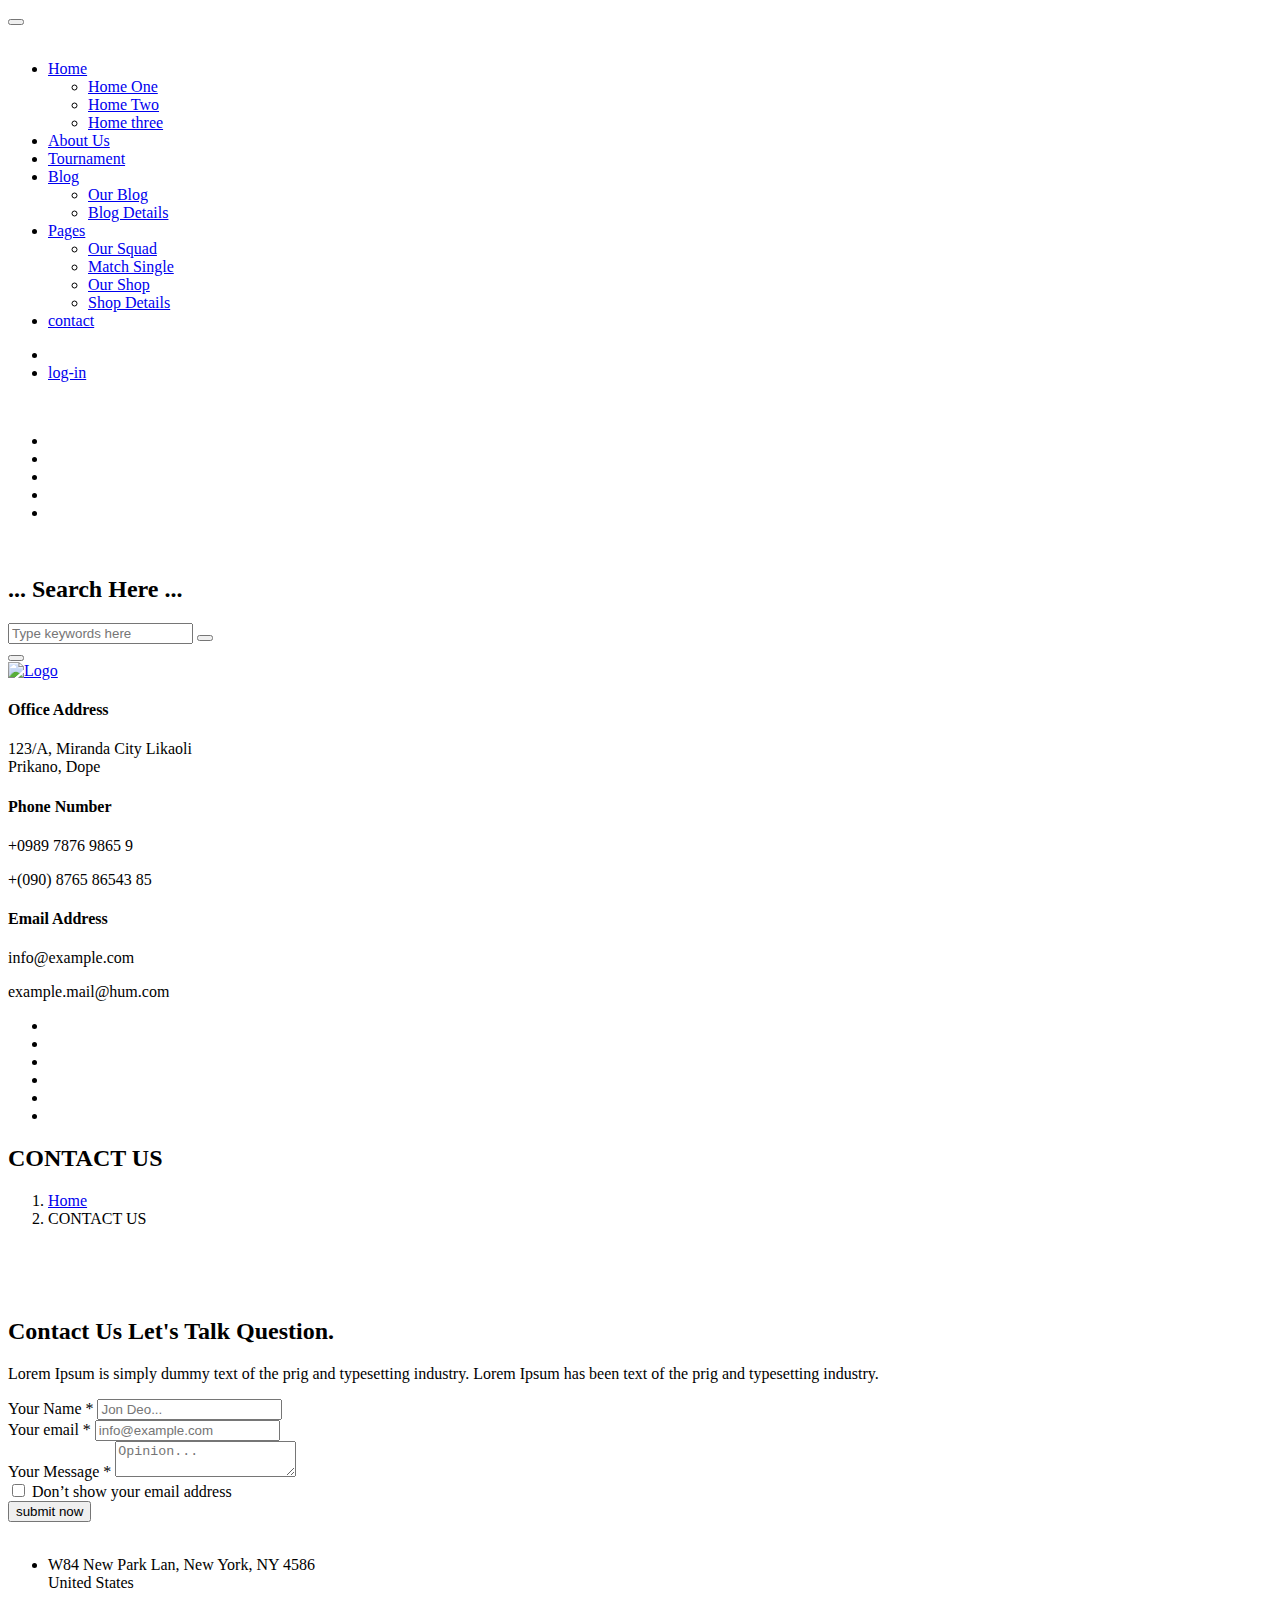
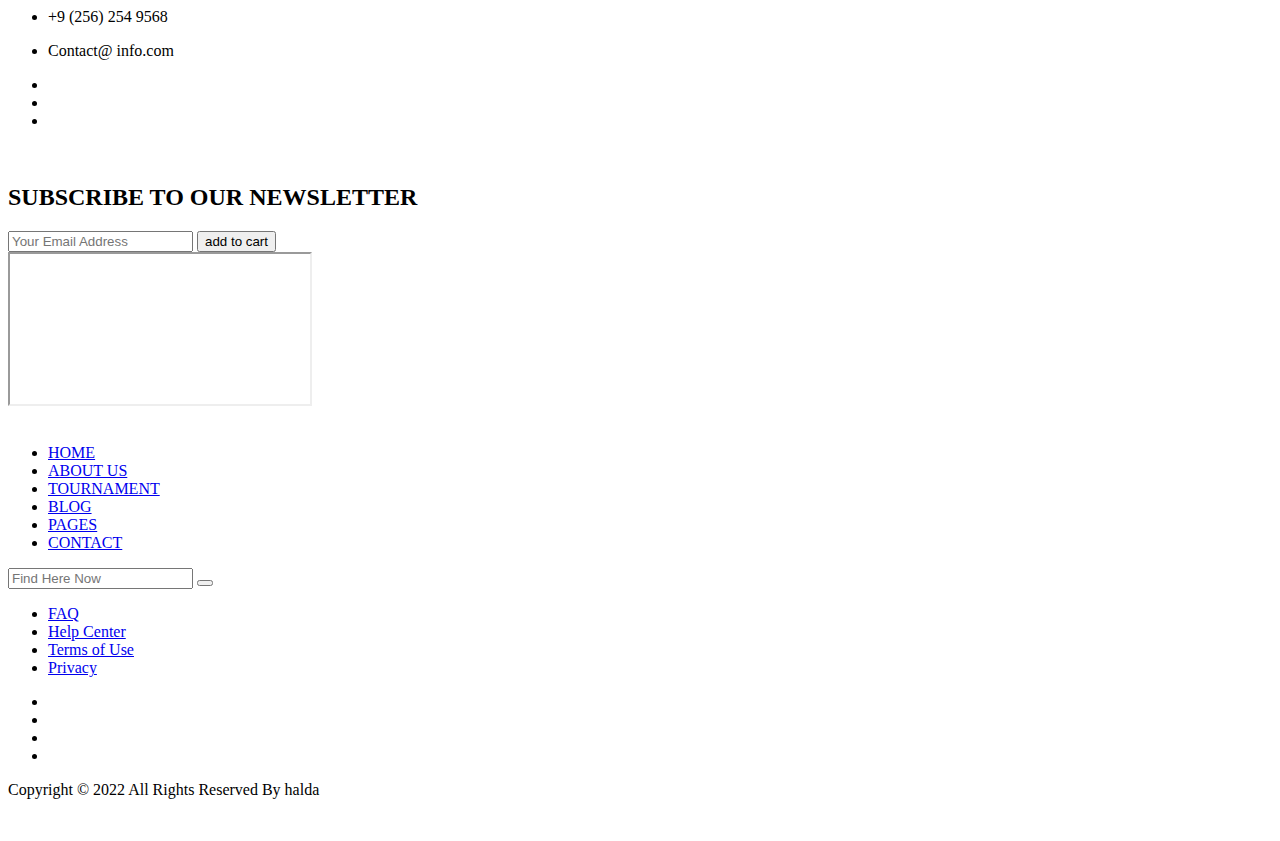
==== contact.html @ 374f3070 "Add files via upload" ====
<!doctype html>
<html class="no-js" lang="en">
    <head>
        <meta charset="utf-8">
        <meta http-equiv="x-ua-compatible" content="ie=edge">
        <title>Rhythmz Cloud</title>
        <meta name="description" content="">
        <meta name="viewport" content="width=device-width, initial-scale=1">

		<link rel="shortcut icon" type="image/x-icon" href="assets/img/favicon.png">
        <!-- Place favicon.ico in the root directory -->

		<!-- CSS here -->
        <link rel="stylesheet" href="assets/css/bootstrap.min.css">
        <link rel="stylesheet" href="assets/css/animate.min.css">
        <link rel="stylesheet" href="assets/css/magnific-popup.css">
        <link rel="stylesheet" href="assets/css/fontawesome-all.min.css">
        <link rel="stylesheet" href="assets/css/nice-select.css">
        <link rel="stylesheet" href="assets/css/flaticon.css">
        <link rel="stylesheet" href="assets/css/jquery-ui.css">
        <link rel="stylesheet" href="assets/css/odometer.css">
        <link rel="stylesheet" href="assets/css/slick.css">
        <link rel="stylesheet" href="assets/css/default.css">
        <link rel="stylesheet" href="assets/css/style.css">
        <link rel="stylesheet" href="assets/css/responsive.css">
    </head>
    <body>

        <!-- preloader -->
        <div id="preloader">
            <div id="loading-center">
                <div class="loader">
                    <div class="loader-outter"></div>
                    <div class="loader-inner"></div>
                </div>
            </div>
        </div>
        <!-- preloader-end -->

		<!-- Scroll-top -->
        <button class="scroll-top scroll-to-target" data-target="html">
            <i class="fas fa-angle-up"></i>
        </button>
        <!-- Scroll-top-end-->

        <!-- header-area -->
        <header>
            <div id="header-top-fixed"></div>
            <div id="sticky-header" class="menu-area">
                <div class="container custom-container">
                    <div class="row">
                        <div class="col-12">
                            <div class="mobile-nav-toggler"><i class="fas fa-bars"></i></div>
                            <div class="menu-wrap">
                                <nav class="menu-nav show">
                                    <div class="logo">
                                        <a href="index.html"><img src="assets/img/logo/logo.png" alt=""></a>
                                    </div>
                                    <div class="navbar-wrap main-menu d-none d-lg-flex">
                                        <ul class="navigation">
                                            <li class="menu-item-has-children"><a href="contact.html#">Home</a>
                                                <ul class="sub-menu">
                                                    <li><a href="index.html">Home One</a></li>
                                                    <li><a href="index-2.html">Home Two</a></li>
                                                    <li><a href="index-3.html">Home three</a></li>
                                                </ul>
                                            </li>
                                            <li><a href="about-us.html">About Us</a></li>
                                            <li><a href="tournaments.html">Tournament</a></li>
                                            <li class="menu-item-has-children"><a href="contact.html#">Blog</a>
                                                <ul class="sub-menu">
                                                    <li><a href="blog.html">Our Blog</a></li>
                                                    <li><a href="blog-details.html">Blog Details</a></li>
                                                </ul>
                                            </li>
                                            <li class="menu-item-has-children"><a href="contact.html#">Pages</a>
                                                <ul class="sub-menu">
                                                    <li><a href="our-squad.html">Our Squad</a></li>
                                                    <li><a href="match-single.html">Match Single</a></li>
                                                    <li><a href="shop.html">Our Shop</a></li>
                                                    <li><a href="shop-details.html">Shop Details</a></li>
                                                </ul>
                                            </li>
                                            <li class="active"><a href="contact.html">contact</a></li>
                                        </ul>
                                    </div>
                                    <div class="header-action">
                                        <ul>
                                            <li class="header-search">
                                                <a href="contact.html#"><i class="fas fa-search"></i></a>
                                            </li>
                                            <li class="header-sine">
                                                <a href="contact.html"><i class="far fa-edit"></i>log-in</a>
                                            </li>
                                        </ul>
                                    </div>
                                </nav>
                            </div>
                            <!-- Mobile Menu  -->
                            <div class="mobile-menu">
                                <nav class="menu-box">
                                    <div class="close-btn"><i class="fas fa-times"></i></div>
                                    <div class="nav-logo"><a href="index.html"><img src="assets/img/logo/logo.png" alt="" title=""></a>
                                    </div>
                                    <div class="menu-outer">
                                        <!--Here Menu Will Come Automatically Via Javascript / Same Menu as in Header-->
                                    </div>
                                    <div class="social-links">
                                        <ul class="clearfix">
                                            <li><a href="contact.html#"><span class="fab fa-twitter"></span></a></li>
                                            <li><a href="contact.html#"><span class="fab fa-facebook-square"></span></a></li>
                                            <li><a href="contact.html#"><span class="fab fa-pinterest-p"></span></a></li>
                                            <li><a href="contact.html#"><span class="fab fa-instagram"></span></a></li>
                                            <li><a href="contact.html#"><span class="fab fa-youtube"></span></a></li>
                                        </ul>
                                    </div>
                                </nav>
                            </div>
                            <div class="menu-backdrop"></div>
                            <!-- End Mobile Menu -->
                        </div>
                    </div>
                </div>
                <div class="header-icon">
                    <a href="contact.html#" class="menu-tigger"><img src="assets/img/icon/hader_icon.png" alt=""></a>
                </div>
            </div>
            <!-- header-search -->
            <div class="search-popup-wrap" tabindex="-1" role="dialog" aria-hidden="true">
                <div class="search-close">
                    <span><i class="fas fa-times"></i></span>
                </div>
                <div class="search-wrap text-center">
                    <div class="container">
                        <div class="row">
                            <div class="col-12">
                                <h2 class="title">... Search Here ...</h2>
                                <div class="search-form">
                                    <form action="contact.html#">
                                        <input type="text" name="search" placeholder="Type keywords here">
                                        <button class="search-btn"><i class="fas fa-search"></i></button>
                                    </form>
                                </div>
                            </div>
                        </div>
                    </div>
                </div>
            </div>
            <!-- header-search-end -->

            <!-- offCanvas-menu -->
            <div class="extra-info">
                <div class="close-icon menu-close">
                    <button><i class="far fa-window-close"></i></button>
                </div>
                <div class="logo-side mb-30">
                    <a href="index.html"><img src="assets/img/logo/logo.png" alt="Logo"></a>
                </div>
                <div class="side-info mb-30">
                    <div class="contact-list mb-30">
                        <h4>Office Address</h4>
                        <p>123/A, Miranda City Likaoli <br> Prikano, Dope</p>
                    </div>
                    <div class="contact-list mb-30">
                        <h4>Phone Number</h4>
                        <p>+0989 7876 9865 9</p>
                        <p>+(090) 8765 86543 85</p>
                    </div>
                    <div class="contact-list mb-30">
                        <h4>Email Address</h4>
                        <p>info@example.com</p>
                        <p>example.mail@hum.com</p>
                    </div>
                </div>
                <ul class="side-instagram">
                    <li><a href="our-squad.html"><img src="assets/img/images/sd_insta01.jpg" alt=""></a></li>
                    <li><a href="our-squad.html"><img src="assets/img/images/sd_insta02.jpg" alt=""></a></li>
                    <li><a href="our-squad.html"><img src="assets/img/images/sd_insta03.jpg" alt=""></a></li>
                    <li><a href="our-squad.html"><img src="assets/img/images/sd_insta04.jpg" alt=""></a></li>
                    <li><a href="our-squad.html"><img src="assets/img/images/sd_insta05.jpg" alt=""></a></li>
                    <li><a href="our-squad.html"><img src="assets/img/images/sd_insta06.jpg" alt=""></a></li>
                </ul>
                <div class="social-icon-right mt-30">
                    <a href="contact.html#"><i class="fab fa-facebook-f"></i></a>
                    <a href="contact.html#"><i class="fab fa-twitter"></i></a>
                    <a href="contact.html#"><i class="fab fa-google-plus-g"></i></a>
                    <a href="contact.html#"><i class="fab fa-instagram"></i></a>
                </div>
            </div>
            <div class="offcanvas-overly"></div>
            <!-- offCanvas-menu-end -->

        </header>
        <!-- header-area-end -->


        <!-- main-area -->
        <main>

            <!-- breadcrumb-area -->
            <section class="breadcrumb-area breadcrumb-bg">
                <div class="breadcrumb-overflow">
                    <div class="container">
                        <div class="breadcrumb-inner">
                            <div class="row align-items-center">
                                <div class="col-md-6">
                                    <div class="breadcrumb-content">
                                        <h2 class="title">CONTACT US</h2>
                                        <nav aria-label="breadcrumb">
                                            <ol class="breadcrumb">
                                                <li class="breadcrumb-item"><a href="index.html">Home</a></li>
                                                <li class="breadcrumb-item active" aria-current="page">CONTACT US</li>
                                            </ol>
                                        </nav>
                                    </div>
                                </div>
                                <div class="col-md-6 d-none d-md-block">
                                    <div class="breadcrumb-img text-center text-lg-end">
                                        <img src="assets/img/images/breadcrumb_img03.png" alt="">
                                    </div>
                                </div>
                            </div>
                        </div>
                    </div>
                    <div class="breadcrumb-shape shape-1 wow slideInLeft" data-wow-delay=".2s" data-wow-duration="2.5s"><img src="assets/img/bg/breadcrumb_shape01.png" alt=""></div>
                    <div class="breadcrumb-shape shape-2 wow slideInRight" data-wow-delay=".2s" data-wow-duration="2.5s"><img src="assets/img/bg/breadcrumb_shape02.png" alt=""></div>
                </div>
            </section>
            <!-- breadcrumb-area-end -->

            <!-- contact-area -->
            <section class="contact-area black-bg">
                <div class="container">
                    <div class="row justify-content-center">
                        <div class="col-lg-7">
                            <div class="contact-wrap">
                                <div class="contact-title">
                                    <h2 class="title"><span>Contact Us</span> Let's Talk Question.</h2>
                                    <p>Lorem Ipsum is simply dummy text of the prig and typesetting industry. Lorem Ipsum has been text of the prig and typesetting industry.</p>
                                </div>
                                <form action="contact.html#" class="contact-form">
                                    <div class="form-grp">
                                        <label for="name">Your Name <span>*</span></label>
                                        <input type="text" id="name" placeholder="Jon Deo...">
                                    </div>
                                    <div class="form-grp">
                                        <label for="email">Your email <span>*</span></label>
                                        <input type="email" id="email" placeholder="info@example.com">
                                    </div>
                                    <div class="form-grp">
                                        <label for="message">Your Message <span>*</span></label>
                                        <textarea name="message" id="message" placeholder="Opinion..."></textarea>
                                    </div>
                                    <div class="form-check">
                                        <input class="form-check-input" type="checkbox" value="" id="flexCheckDefault">
                                        <label class="form-check-label" for="flexCheckDefault">
                                            Don’t show your email address
                                        </label>
                                    </div>
                                    <button type="submit" class="btn">submit now</button>
                                </form>
                            </div>
                        </div>
                        <div class="col-lg-5 col-md-8">
                            <div class="contact-info-wrap">
                                <div class="contact-info-map">
                                    <img src="assets/img/images/contact_info_map.png" alt="">
                                </div>
                                <div class="contact-info-list">
                                    <ul>
                                        <li>
                                            <div class="icon"><i class="fas fa-map-marker-alt"></i></div>
                                            <div class="content">
                                                <p>W84 New Park Lan, New York, NY 4586 <br> United States</p>
                                            </div>
                                        </li>
                                        <li>
                                            <div class="icon"><i class="fas fa-phone-alt"></i></div>
                                            <div class="content">
                                                <p>+9 (256) 254 9568</p>
                                            </div>
                                        </li>
                                        <li>
                                            <div class="icon"><i class="fas fa-envelope-open"></i></div>
                                            <div class="content">
                                                <p>Contact@ info.com</p>
                                            </div>
                                        </li>
                                    </ul>
                                </div>
                                <div class="contact-social">
                                    <ul>
                                        <li><a href="contact.html#"><i class="fab fa-facebook-f"></i></a></li>
                                        <li><a href="contact.html#"><i class="fab fa-twitter"></i></a></li>
                                        <li><a href="contact.html#"><i class="fab fa-pinterest-p"></i></a></li>
                                    </ul>
                                </div>
                            </div>
                        </div>
                    </div>
                </div>
            </section>
            <!-- contact-area-end -->

            <!-- newsletter-area -->
            <section class="newsletter-area black-bg pb-120">
                <div class="container">
                    <div class="row">
                        <div class="col-lg-12">
                            <div class="newsletter-wrap">
                                <div class="newsletter-content">
                                    <div class="newsletter-icon">
                                        <img src="assets/img/icon/newsletter_icon.png" alt="">
                                    </div>
                                    <div class="newsletter-title">
                                        <h2 class="title">SUBSCRIBE TO OUR NEWSLETTER</h2>
                                    </div>
                                </div>
                                <div class="newsletter-form">
                                    <form action="contact.html#">
                                        <input type="email" placeholder="Your Email Address">
                                        <button class="btn"><i class="fas fa-plus"></i>add to cart</button>
                                    </form>
                                </div>
                            </div>
                        </div>
                    </div>
                </div>
            </section>
            <!-- newsletter-area-end -->

            <!-- contact-map -->
            <div id="contact-map">
                <iframe src="https://www.google.com/maps/embed?pb=!1m18!1m12!1m3!1d96811.54759587669!2d-74.01263924803828!3d40.6880494567041!2m3!1f0!2f0!3f0!3m2!1i1024!2i768!4f13.1!3m3!1m2!1s0x89c25bae694479a3%3A0xb9949385da52e69e!2sBarclays%20Center!5e0!3m2!1sen!2sbd!4v1636195194646!5m2!1sen!2sbd" allowfullscreen loading="lazy"></iframe>
            </div>
            <!-- contact-map-end -->

        </main>
        <!-- main-area-end -->


        <!-- footer-area -->
        <footer>
            <div class="footer-top-wrap">
                <div class="container">
                    <div class="footer-menu-wrap">
                        <div class="row align-items-center">
                            <div class="col-lg-3">
                                <div class="f-logo">
                                    <a href="index.html"><img src="assets/img/logo/logo.png" alt=""></a>
                                </div>
                            </div>
                            <div class="col-lg-9">
                                <div class="footer-menu">
                                    <nav>
                                        <ul class="navigation">
                                            <li><a href="index.html">HOME</a></li>
                                            <li><a href="about-us.html">ABOUT US</a></li>
                                            <li><a href="tournaments.html">TOURNAMENT</a></li>
                                            <li><a href="blog.html">BLOG</a></li>
                                            <li><a href="contact.html">PAGES</a></li>
                                            <li><a href="contact.html">CONTACT</a></li>
                                        </ul>
                                        <div class="footer-search">
                                            <form action="contact.html#">
                                                <input type="text" placeholder="Find Here Now">
                                                <button><i class="fas fa-search"></i></button>
                                            </form>
                                        </div>
                                    </nav>
                                </div>
                            </div>
                        </div>
                    </div>
                    <div class="footer-quick-link-wrap">
                        <div class="row align-items-center">
                            <div class="col-lg-7 col-md-8">
                                <div class="quick-link-list">
                                    <ul>
                                        <li><a href="contact.html">FAQ</a></li>
                                        <li><a href="contact.html">Help Center</a></li>
                                        <li><a href="contact.html">Terms of Use</a></li>
                                        <li><a href="contact.html">Privacy</a></li>
                                    </ul>
                                </div>
                            </div>
                            <div class="col-lg-5 col-md-4">
                                <div class="footer-social">
                                    <ul>
                                        <li><a href="contact.html#"><i class="fab fa-facebook-f"></i></a></li>
                                        <li><a href="contact.html#"><i class="fab fa-twitter"></i></a></li>
                                        <li><a href="contact.html#"><i class="fab fa-youtube"></i></a></li>
                                        <li><a href="contact.html#"><i class="fab fa-google"></i></a></li>
                                    </ul>
                                </div>
                            </div>
                        </div>
                    </div>
                </div>
            </div>
            <div class="copyright-wrap">
                <div class="container">
                    <div class="row">
                        <div class="col-md-6">
                            <div class="copyright-text">
                                <p>Copyright © 2022 All Rights Reserved By <span>halda</span></p>
                            </div>
                        </div>
                        <div class="col-md-6">
                            <div class="copyright-img text-center text-md-end">
                                <img src="assets/img/images/cart_img.png" alt="">
                            </div>
                        </div>
                    </div>
                </div>
            </div>
        </footer>
        <!-- footer-area-end -->






		<!-- JS here -->
        <script src="assets/js/vendor/jquery-3.6.0.min.js"></script>
        <script src="assets/js/bootstrap.min.js"></script>
        <script src="assets/js/jquery.magnific-popup.min.js"></script>
        <script src="assets/js/jquery.odometer.min.js"></script>
        <script src="assets/js/jquery.nice-select.min.js"></script>
        <script src="assets/js/jquery.countdown.min.js"></script>
        <script src="assets/js/jquery.ba-throttle-debounce.min.js"></script>
        <script src="assets/js/jquery.knob.min.js"></script>
        <script src="assets/js/jquery-countdowngampang.min.js"></script>
        <script src="assets/js/jquery-ui.min.js"></script>
        <script src="assets/js/jquery.appear.js"></script>
        <script src="assets/js/parallax.js"></script>
        <script src="assets/js/slick.min.js"></script>
        <script src="assets/js/wow.min.js"></script>
        <script src="assets/js/main.js"></script>
    </body>
</html>
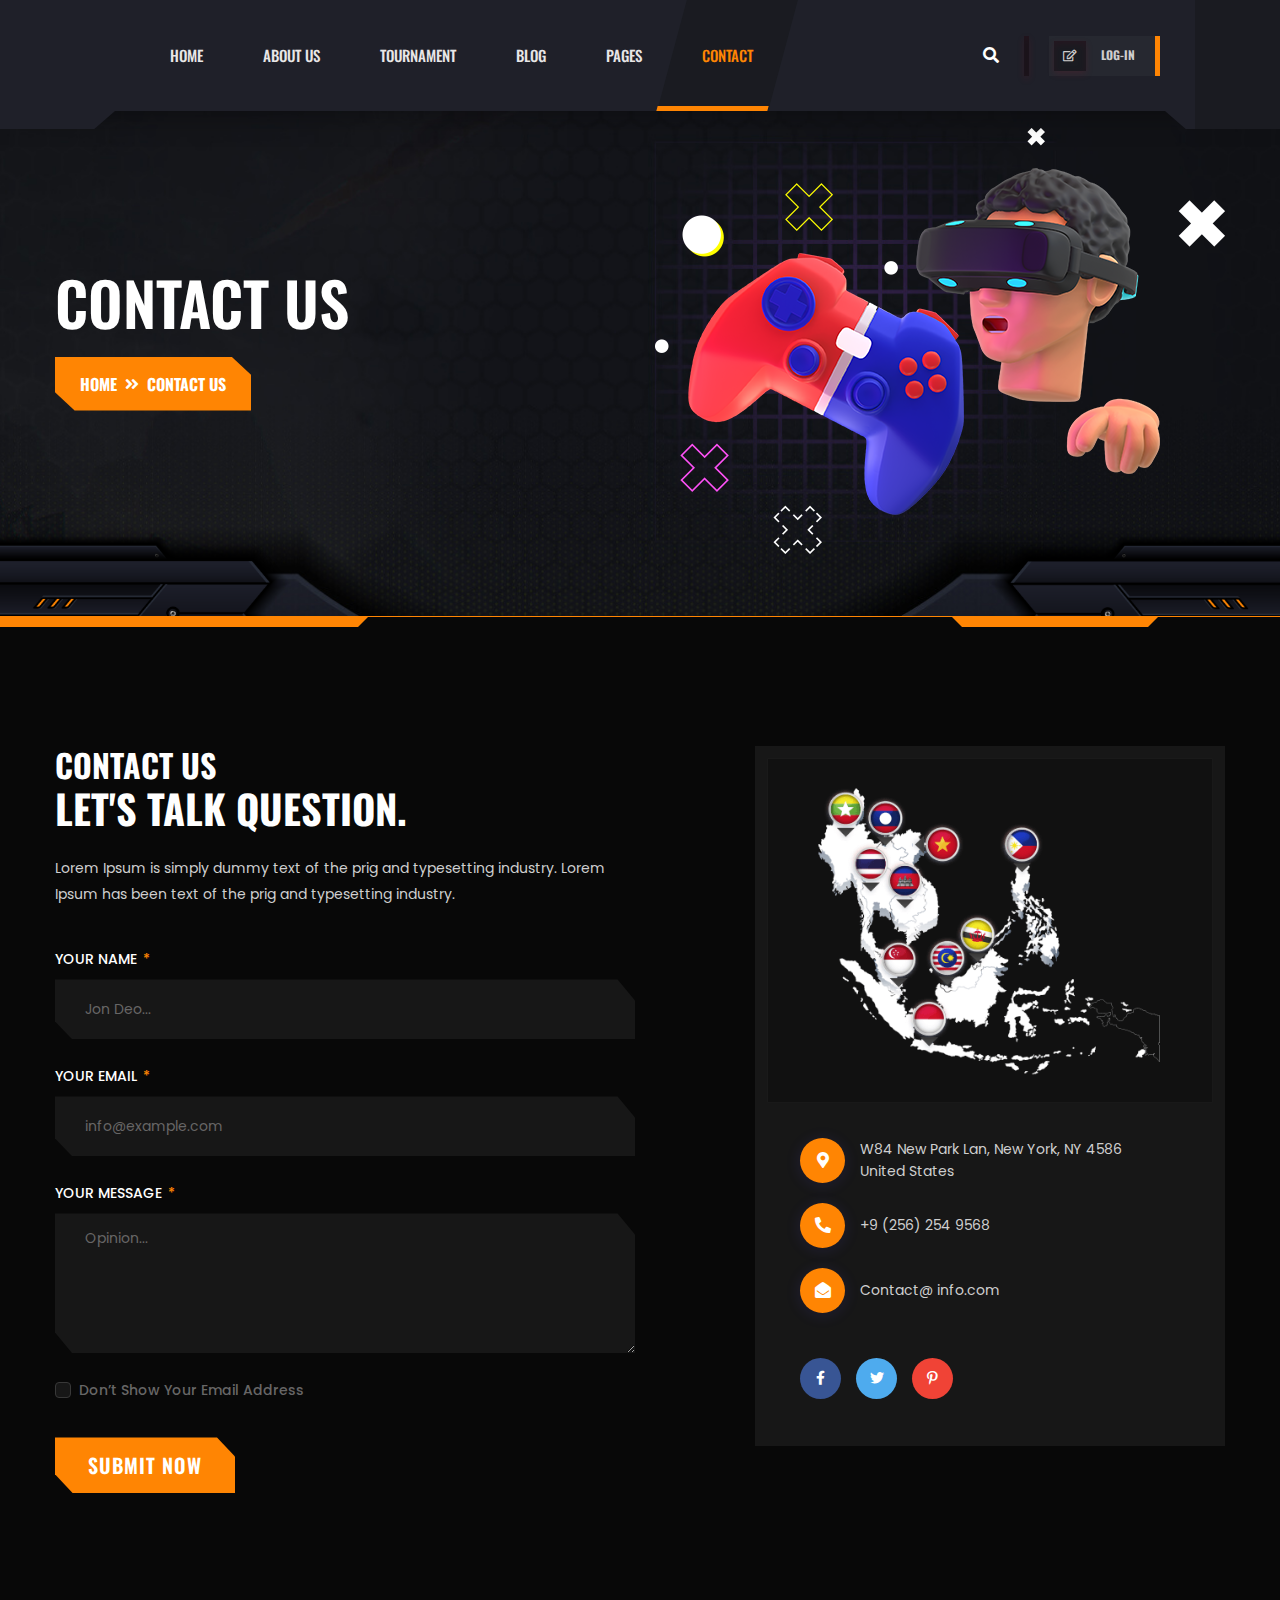
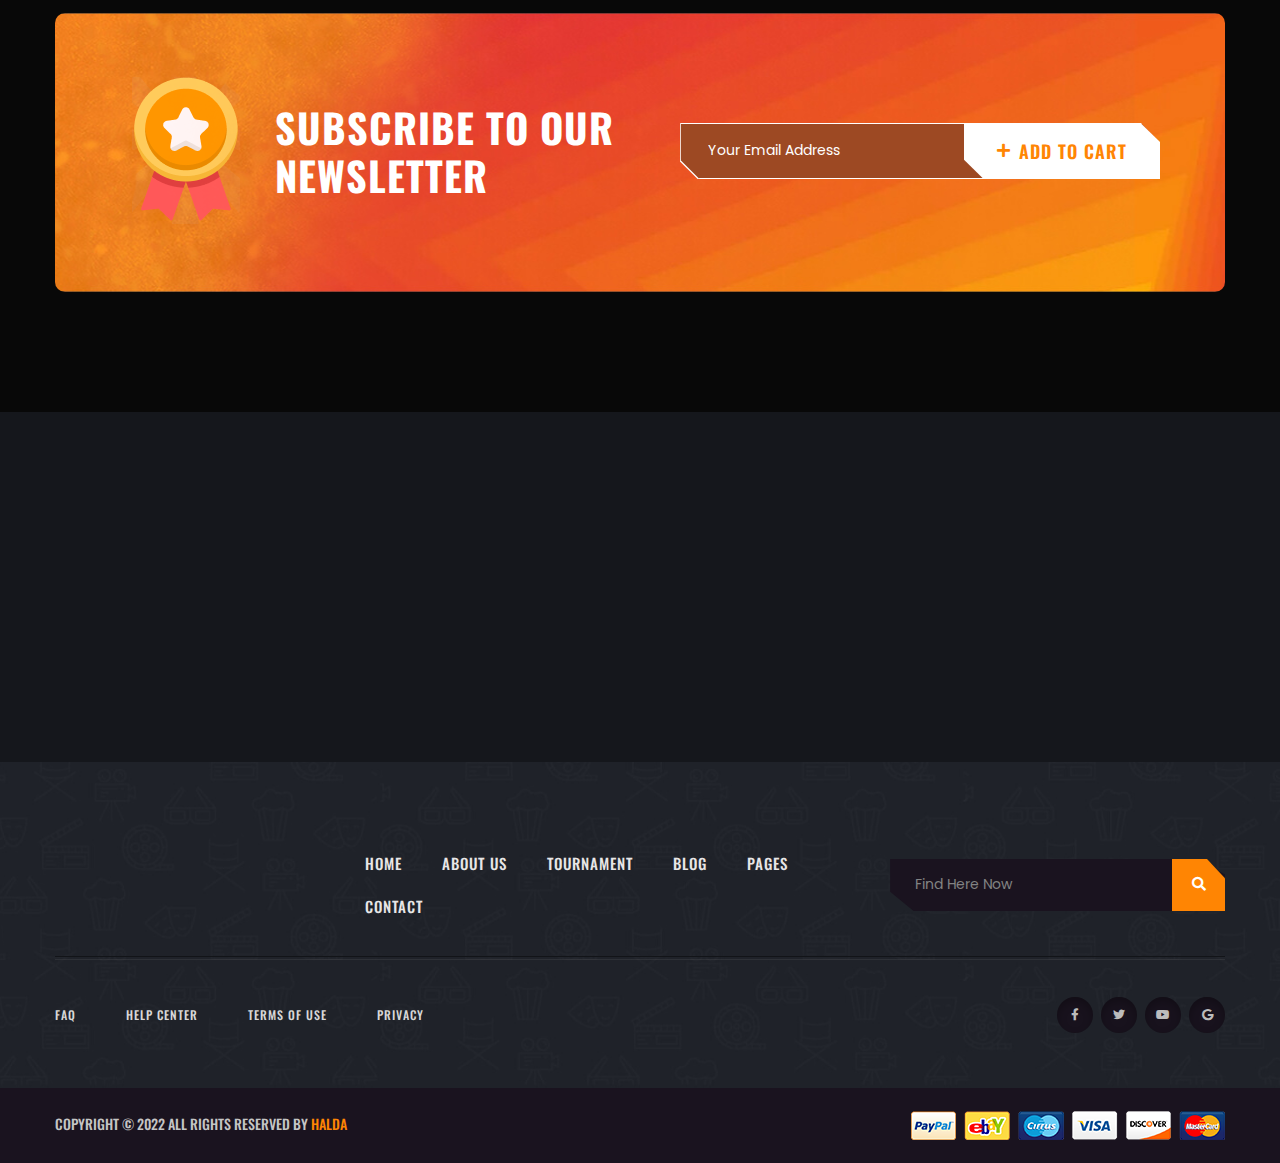
==== commit 48600bab: "init" ====
--- a/contact.html
+++ b/contact.html
@@ -61,8 +61,8 @@
                                             <li class="menu-item-has-children"><a href="contact.html#">Home</a>
                                                 <ul class="sub-menu">
                                                     <li><a href="index.html">Home One</a></li>
-                                                    <li><a href="index-2.html">Home Two</a></li>
-                                                    <li><a href="index-3.html">Home three</a></li>
+                                                    <li><a href="index.html">Home Two</a></li>
+                                                    <li><a href="index.html">Home three</a></li>
                                                 </ul>
                                             </li>
                                             <li><a href="about-us.html">About Us</a></li>
